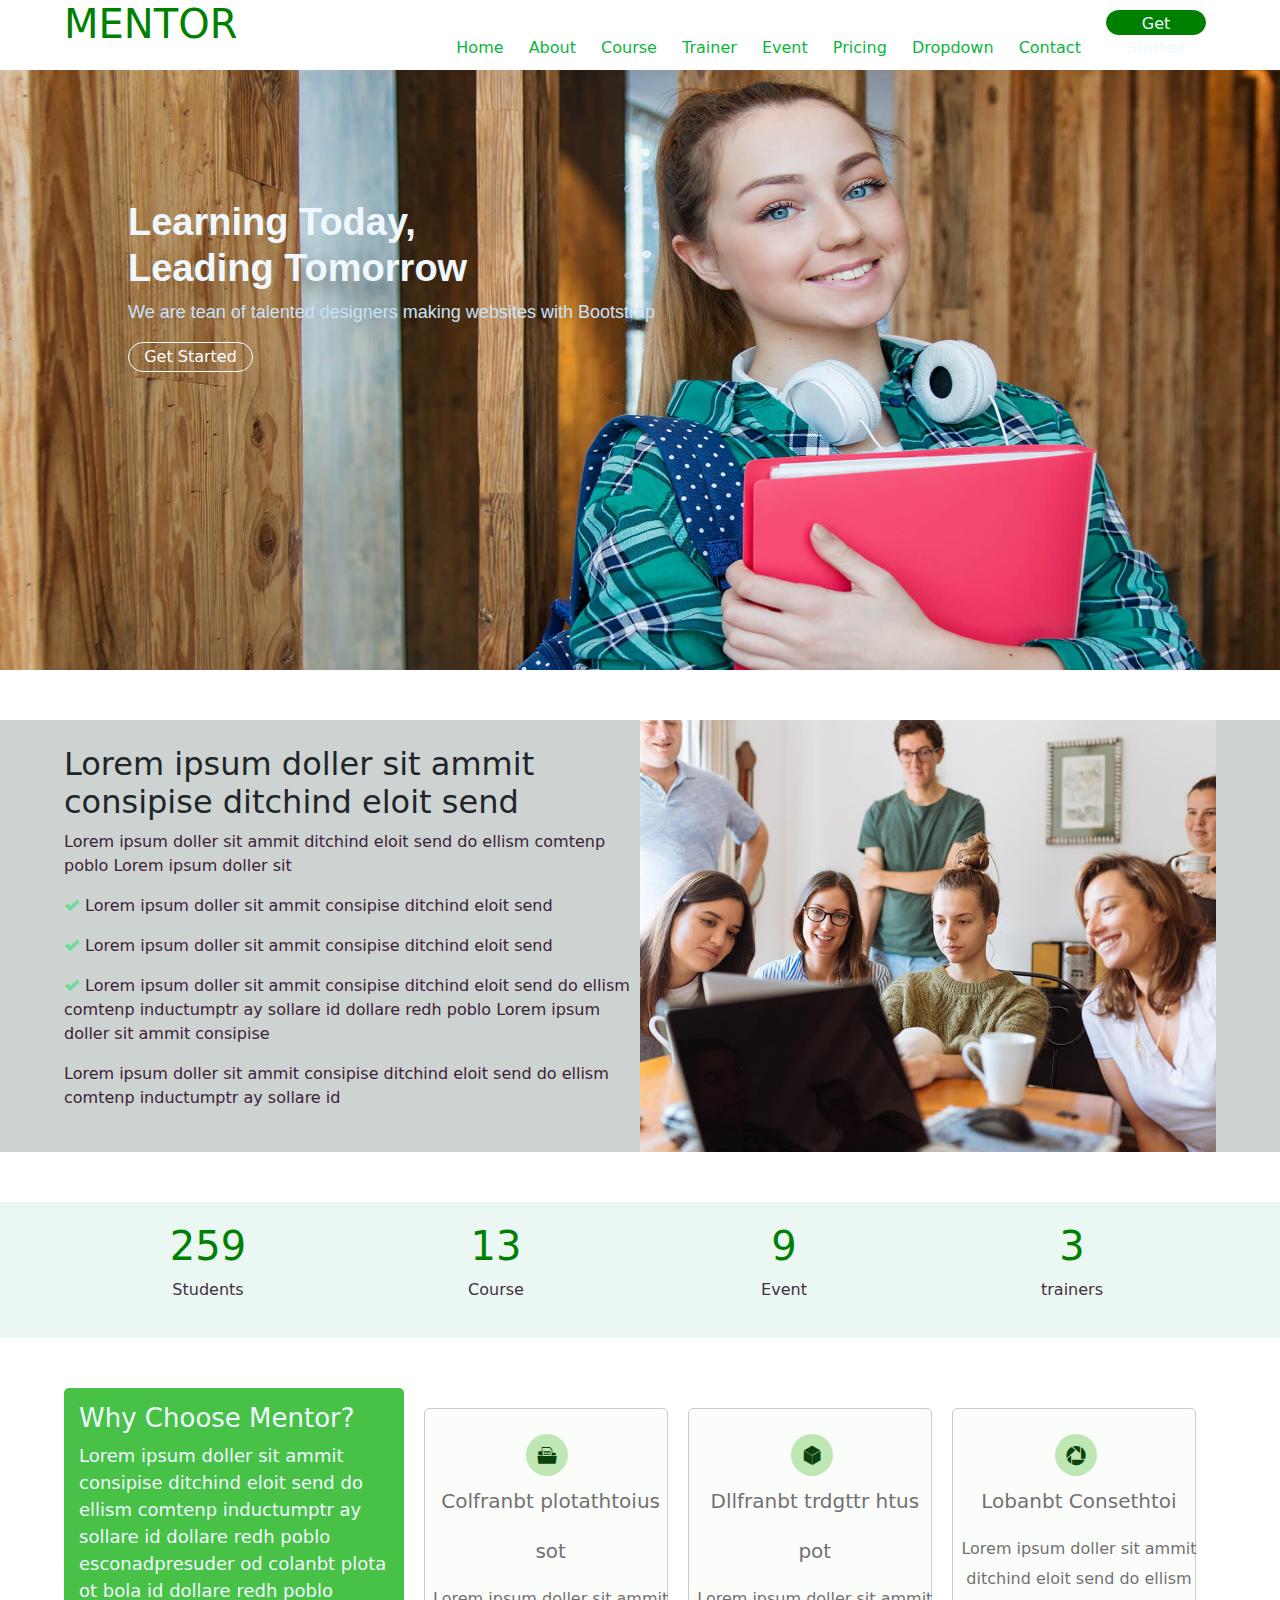
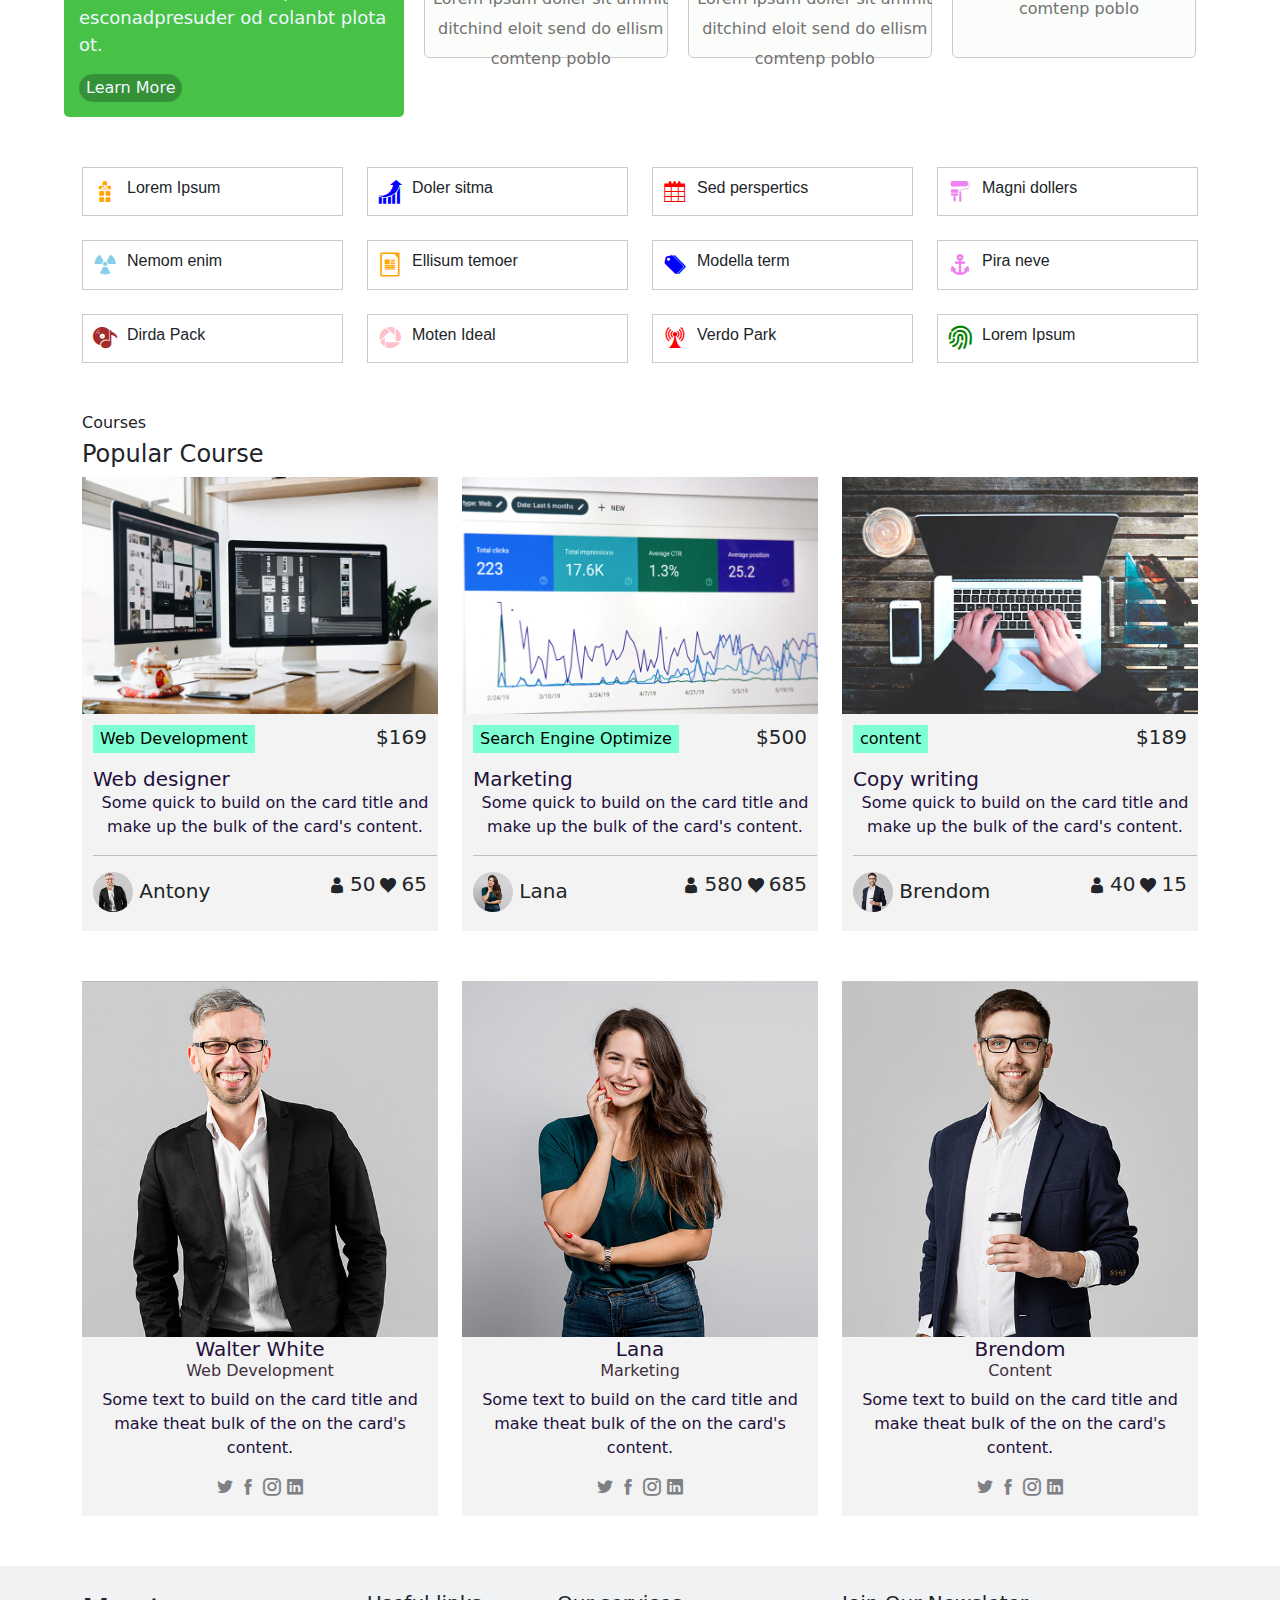
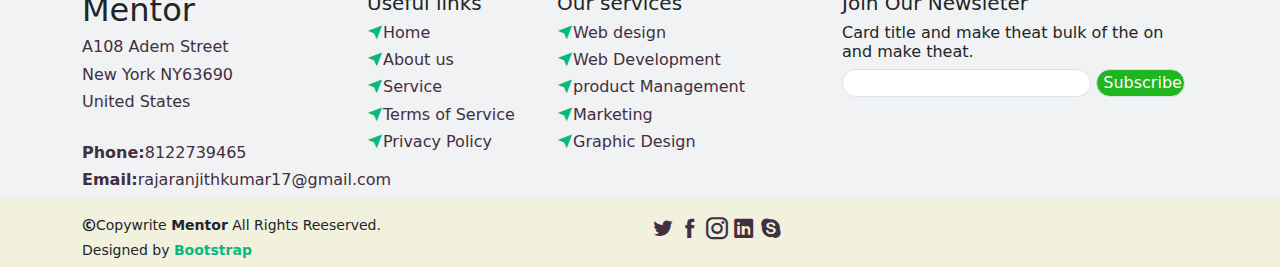
==== docs/project/index.html @ 35b65e82 "Add files via upload" ====
<!DOCTYPE html>
<html lang="en">
<head>
    <meta charset="UTF-8">
    <meta http-equiv="X-UA-Compatible" content="IE=edge">
    <meta name="viewport" content="width=device-width, initial-scale=1.0">
    <title>Document</title>
    <link rel="stylesheet" href="font/icofont.css">
    <link rel="stylesheet" href="main.css">
    <link rel="stylesheet" href="font/bootstrap.min.css">
</head>
<body>
    
    <div class="header">
       <div class="containe">
        <div class="head">
            <div class="text">
                <h1>MENTOR</h1>
            </div>
            <nav>
                <div class="navigate">
                    <a href="">Home</a>
                    <a href="">About</a>
                    <a href="">Course</a>
                    <a href="">Trainer</a>
                    <a href="">Event </a>
                    <a href="">Pricing</a>
                    <a href="">Dropdown</a>
                    <a href="">Contact</a>
                    <a href=""><button>Get Started</button></a>

                </div>
            </nav>
        </div>
       </div>
    </div>
    <div class="banner">
        <div class="flex-box">
            <div class="image"> <img src="assets/images/hero-bg.jpg" alt=""></div>
            <div class="flex-txt">
                <h3>Learning Today, <br> Leading Tomorrow</h3>
                <p>We are tean of talented designers making websites with Bootstrap</p>
                <button>Get Started</button>
            </div>
        </div>
    </div>
    <div class="about">
        <div class="containe">
            <div class="flexbox-about">
            <div class="flex-text">
                <div class="txt">
                    <h2>Lorem ipsum doller sit ammit consipise ditchind eloit send </h2>
                    <p> Lorem ipsum doller sit ammit  ditchind eloit send do ellism comtenp poblo Lorem ipsum doller sit</p>
                    <p><i style="color: rgb(101, 221, 147);" class="icofont-verification-check"></i> Lorem ipsum doller sit ammit consipise ditchind eloit send </p>
                    <p><i style="color: rgb(101, 221, 147);" class="icofont-verification-check"></i> Lorem ipsum doller sit ammit consipise ditchind eloit send </p>
                    <p><i style="color: rgb(101, 221, 147);" class="icofont-verification-check"></i> Lorem ipsum doller sit ammit consipise ditchind eloit send do ellism comtenp inductumptr ay sollare id dollare redh poblo Lorem ipsum doller sit ammit consipise </p>
                    <p>Lorem ipsum doller sit ammit consipise ditchind eloit send do ellism comtenp inductumptr ay sollare id </p>

                </div>
            </div>
            <div class="about-img">
                <div class="about-image"> <img src="assets/images/about.jpg" alt=""></div>
            </div>
        </div>
    </div>

    </div>
    <div class="counts">
       <div class="containe">
        <div class="count">
            <div class="students">
                <h1>259</h1>
                <p>Students</p>
            </div>
            <div class="students">
                <h1>13</h1>
                <p>Course</p>
            </div>
            <div class="students">
                <h1>9</h1>
                <p>Event</p>
            </div>
            <div class="students">
                <h1>3</h1>
                <p>trainers</p>
            </div>
        </div>
       </div>

    </div>
    
    <!-- mentor -->

    <div class="mentor">
        <div class="containe">
           <div class="mentor-text">
           
            <div class="flexbox1">
                <div class="flex-pad">
                <h2>Why Choose Mentor?</h2>
                <p>Lorem ipsum doller sit ammit consipise ditchind eloit send do ellism comtenp inductumptr ay sollare id dollare redh poblo esconadpresuder od colanbt plota ot bola id dollare redh poblo esconadpresuder od colanbt plota ot. </p>
                <button>Learn More</button>
            </div>
           </div>
           <div class="flexbox3">
            <div class="flexbox2">
               <div class="flexpad-1">
                <div class="icon"><i class="icofont-document-folder"></i></div>
                <h3>Colfranbt plotathtoius sot </h3>
                <p>Lorem ipsum doller sit ammit  ditchind eloit send do ellism comtenp poblo</p>
               </div>
            </div>
            <div class="flexbox2">
                <div class="flexpad-1">
                 <div class="icon"><i class="icofont-cube"></i></div>
                 <h3>Dllfranbt trdgttr htus pot </h3>
                 <p>Lorem ipsum doller sit ammit  ditchind eloit send do ellism comtenp poblo</p>
                </div>
             </div>
             <div class="flexbox2">
                <div class="flexpad-1">
                 <div class="icon"><i class="icofont-picasa"></i></div>
                 <h3>Lobanbt Consethtoi </h3>
                 <p>Lorem ipsum doller sit ammit  ditchind eloit send do ellism comtenp poblo</p>
                </div>
             </div>
            
           </div>
           
           </div>
        </div>
    </div>

    <div class="spec">
        <div class="container ">
            <div class="feature">
                <div class="row  gy-4 ">
                <div class="col-3   "> 
                    <div class="ico-box">
                        <i style="color: orange;" class="icofont-gift-box"></i>
                <h4>Lorem Ipsum</h4>
                    </div>
                </div>
                <div class=" col-3  "> 
                    <div class="ico-box">
                        <i style="color: blue;"class="icofont-chart-histogram-alt"></i>
                <h4>Doler sitma</h4>
                    </div>
                </div>
                <div class=" col-3  "> 
                    <div class="ico-box"><i style="color: red;"class="icofont-calendar"></i>
                        <h4>Sed perspertics</h4></div>
                </div>
                <div class="col-3 "> 
                    <div class="ico-box">
                        <i style="color: violet;"class="icofont-paint-brush"></i>
                <h4>Magni dollers</h4>
                    </div>
                </div>
                <div class=" col-3 "> 
                    <div class="ico-box">
                    <i style="color: skyblue;" class="icofont-radio-active"></i>
                <h4>Nemom enim</h4>
            </div>
                </div>
                <div class=" col-3 ">
                    <div class="ico-box">
                        <i style="color: orange;"class="icofont-file-document"></i>
                        <h4>Ellisum temoer</h4>
                    </div>
                </div>
                <div class=" col-3 "> 
                    <div class="ico-box">
                        <i style="color: blue;"class="icofont-tags"></i>
                        <h4>Modella term</h4>
                    </div>
                
                </div>
                <div class=" col-3 "> 
                    <div class="ico-box">
                        <i style="color: violet;" class="icofont-anchor"></i>
                <h4>Pira neve</h4>
                    </div>
                </div>
                <div class=" col-3 "> 
                    <div class="ico-box">
                        <i style="color: brown;"class="icofont-music-disk"></i>
                <h4>Dirda Pack</h4>
                    </div>
                </div>
                <div class=" col-3 "> 
                    <div class="ico-box">
                        <i style="color: pink;"class="icofont-picasa"></i>
                <h4>Moten Ideal</h4>
                    </div>
                </div>
                <div class=" col-3 "> 
                    <div class="ico-box">
                        <i style="color: red;" class="icofont-network-tower"></i>
                <h4>Verdo Park</h4>
                    </div>
                </div>
                <div class=" col-3 "> 
                    <div class="ico-box">
                        <i style="color: green;"class="icofont-finger-print"></i>
                <h4>Lorem Ipsum</h4>
            </div>
                    </div>
                

            </div>
        </div>
        </div>
    </div>

    <!-- course -->
    <div class="popular">
        
        <div class="container">
            <h6>Courses</h6>
            <h1 style="font-size: 24px; ">Popular Course</h1>
            <div class="row rr">
                <div class="col-4 " >
                    <img src="assets/images/course-1.jpg" class="card-img-top" alt="">
                    <div class="red">
                        <div class="pop-dev">
                            <div class="popweb">
                                <button>Web Development</button>
                            </div>
                            <div class="poprs">
                                <h5>$169</h3>
                            </div>
                        </div>
                        <div class="card-body  crd-body">
                          <h5 class="card-title">Web designer</h5>
                          <p class="card-text">Some quick  to build on the card title and make up the bulk of the card's content.</p>
                          <hr>
                          
                        </div>
                        <div class="pop-icon">
                            <div class="profile">
                                <h5> <img src="assets/images/trainers/trainer-1.jpg" alt=""> Antony</h3>
                            </div>
                            <div class="profile-ico">
                                <i class="icofont-user"></i> 
                                <h5>50</h5>
                                <i class="icofont-heart-alt"></i>
                                <h5>65</h5>
    
                            </div>
                        </div>
                      </div>
                    </div>
                    <div class="col-4 " >
                        <img src="assets/images/course-2.jpg" class="card-img-top" alt="">
                        <div class="red">
                            <div class="pop-dev">
                                <div class="popweb">
                                    <button>Search Engine Optimize</button>
                                </div>
                                <div class="poprs">
                                    <h5>$500</h3>
                                </div>
                            </div>
                            <div class="card-body  crd-body">
                              <h5 class="card-title">Marketing</h5>
                              <p class="card-text">Some quick  to build on the card title and make up the bulk of the card's content.</p>
                              <hr>
                              
                            </div>
                            <div class="pop-icon">
                                <div class="profile">
                                    <h5> <img src="assets/images/trainers/trainer-2.jpg" alt=""> Lana</h3>
                                </div>
                                <div class="profile-ico">
                                    <i class="icofont-user"></i> 
                                    <h5>580</h5>
                                    <i class="icofont-heart-alt"></i>
                                    <h5>685</h5>
        
                                </div>
                            </div>
                          </div>
                        </div>
                        <div class="col-4 " >
                            <img src="assets/images/course-3.jpg" class="card-img-top" alt="">
                            <div class="red">
                                <div class="pop-dev">
                                    <div class="popweb">
                                        <button>content</button>
                                    </div>
                                    <div class="poprs">
                                        <h5>$189</h3>
                                    </div>
                                </div>
                                <div class="card-body  crd-body">
                                  <h5 class="card-title">Copy writing</h5>
                                  <p class="card-text">Some quick  to build on the card title and make up the bulk of the card's content.</p>
                                  <hr>
                                  
                                </div>
                                <div class="pop-icon">
                                    <div class="profile">
                                        <h5> <img src="assets/images/trainers/trainer-3.jpg" alt=""> Brendom</h3>
                                    </div>
                                    <div class="profile-ico">
                                        <i class="icofont-user"></i> 
                                        <h5>40</h5>
                                        <i class="icofont-heart-alt"></i>
                                        <h5>15</h5>
            
                                    </div>
                                </div>
                              </div>
                            </div>
                         
                     
                 
                  
                  
            </div>
        </div>
    </div>
    <!-- trainer -->
  
    <div class="trainer">
        <div class="container">
            <div class="row">
                <div class=" col-4" >
                    <img src="assets/images/trainers/trainer-1.jpg" class="card-img-top" alt="">
                    <div class="card-body cart-body">
                      <h5 class="card-title">Walter White</h5>
                      <h6>Web Development</h6>
                      <p class="card-text">Some text to build on the card title and make  theat bulk of the on the card's content.</p>
                      <div class="trainer-icon">
                        <i class="icofont-twitter"></i>
                        <i class="icofont-facebook"></i>
                        <i class="icofont-instagram"></i>
                        <i class="icofont-linkedin"></i>

                      </div>
                     
                    </div>
                  </div>
                  <div class=" col-4" >
                    <img src="assets/images/trainers/trainer-2.jpg" class="card-img-top" alt="">
                    <div class="card-body cart-body">
                      <h5 class="card-title">Lana</h5>
                      <h6>Marketing</h6>
                      <p class="card-text">Some text to build on the card title and make  theat bulk of the on the card's content.</p>
                      <div class="trainer-icon">
                        <i class="icofont-twitter"></i>
                        <i class="icofont-facebook"></i>
                        <i class="icofont-instagram"></i>
                        <i class="icofont-linkedin"></i>

                      </div>
                     
                    </div>
                  </div>
                  <div class=" col-4 " >
                    <img src="assets/images/trainers/trainer-3.jpg" class="card-img-top" alt="">
                    <div class="card-body cart-body">
                      <h5 class="card-title">Brendom</h5>
                      <h6>Content</h6>
                      <p class="card-text">Some text to build on the card title and make  theat bulk of the on the card's content.</p>
                      <div class="trainer-icon">
                        <i class="icofont-twitter"></i>
                        <i class="icofont-facebook"></i>
                        <i class="icofont-instagram"></i>
                        <i class="icofont-linkedin"></i>

                      </div>
                     
                    </div>
                  </div>
                  
                
            </div>
        </div>
    </div>
    <div class="footer foot">
        <div class="container">
            <div class="row">
                <div class="col-3 mentor">
                    <h2>Mentor</h2>
                    <h6>A108 Adem Street</h6>
                    <h6>New York NY63690</h6>
                    <h6>United States</h6>
                    <br>
                    <h6><strong>Phone:</strong>8122739465</h6>
                    <h6><strong>Email:</strong>rajaranjithkumar17@gmail.com</h6>
                </div>
                <div class="col-2 links">
                    <h5>Useful links</h5>
                    <a href=""> <h6><i class="icofont-location-arrow"></i>Home</h6></a>
                    <a href=""> <h6><i class="icofont-location-arrow"></i>About us</h6></a>
                    <a href=""> <h6><i class="icofont-location-arrow"></i>Service</h6></a>
                    <a href=""> <h6><i class="icofont-location-arrow"></i>Terms of Service</h6></a>
                    <a href=""> <h6><i class="icofont-location-arrow"></i>Privacy Policy</h6></a>
                </div>
                <div class="col-3 links"><h5>Our services</h5>
                    <a href=""> <h6><i class="icofont-location-arrow"></i>Web design</h6></a>
                    <a href=""> <h6><i class="icofont-location-arrow"></i>Web Development</h6></a>
                    <a href=""> <h6><i class="icofont-location-arrow"></i>product Management</h6></a>
                    <a href=""> <h6><i class="icofont-location-arrow"></i>Marketing</h6></a>
                    <a href=""> <h6><i class="icofont-location-arrow"></i>Graphic Design</h6></a>
                </div>
                <div class="col-4 join">
                    <h5>Join Our Newsleter</h5>
                    <h6>Card title and make theat bulk of the on and make theat.</h6>
                    <input type="text"> <button>Subscribe</button>
                </div>
            </div>
        </div>
    </div>
    <div class="legal">
        <div class="container">
            <div class="row">
                <div class="col-6">
                   <h6> <i class="icofont-copyright"></i>Copywrite <strong>Mentor</strong> All Rights Reeserved. </h6>
                   <h6>Designed by <strong style="color: rgb(8, 185, 126);">Bootstrap</strong></h6>
                </div>
                <div class="col-6 leagel">
                    <i class="icofont-twitter"></i>
                    <i class="icofont-facebook"></i>
                    <i class="icofont-instagram"></i>
                    <i class="icofont-linkedin"></i>
                    <i class="icofont-skype"></i>
                </div>
            </div>
        </div>
    </div>
    
    <script src="font/bootstrap.bundle.min.js"></script>
</body>
</html>
---- docs/project/main.css ----
.head{
    width: 100%;
    height: auto;
    display: flex;
    justify-content: space-between;
}
.text h1{
    /* padding: 10px 10px; */
    color: green;   
}
.navigate a{
    display: inline-block;
    text-decoration: none;
    padding: 10px 10px;
    color: rgb(10, 182, 62);
    
}
.navigate button{
    width: 100px;
    height: 25px;
    background-color: green;
    color: aliceblue;
    border-radius: 25px;
    border: 1px solid green;
}
.navigate button:hover{
    color: rgb(184, 184, 184);
    background-color: rgb(40, 56, 45);
}
.navigate a:hover{
    color: rgb(40, 56, 45);   
}


/* banner */
.flex-box{
    width: 100%;
    height: auto;
    display: flex;

}
.flex-txt button:hover{
    border: solid 1px rgb(40, 56, 45) ;
}
.image{
    width: 100%;
    height: auto;
    position: relative;
}

.image img{
    width: 100%;
    height: 600px;
   
}
.flex-txt{
    position: absolute;
    top: 200px;
    left: 10%;
   
   
  
}
.flex-txt h3{
    font-size: 38px;
    font-weight: 900;
    color: aliceblue;
    font-family: 'Lucida Sans', 'Lucida Sans Regular', 'Lucida Grande', 'Lucida Sans Unicode', Geneva, Verdana, sans-serif;
   
}
.flex-txt p{
    font-size: 18px;
    color: rgb(201, 226, 248);
    font-family: 'Lucida Sans', 'Lucida Sans Regular', 'Lucida Grande', 'Lucida Sans Unicode', Geneva, Verdana, sans-serif;
   


}
.flex-txt button{
    width: 125px;
    height: 30px;
    color: white;
    /* background-color: green; */
    background-color:transparent;
    border-radius: 25px;
    border: 1px solid white; 
 
}

/* about */
.containe{
    width: 90%;
    height: auto;
    margin: 0 auto;
}
.flexbox-about{
    width: 100%;
    height: auto;
    display: flex;
}
.flex-text ,.about-img{
    width: 50%;
    height: auto;
    display: flex;
    

}
.about{
    margin-top: 50px;
    background-color: rgb(205, 211, 209);
}
.txt p{
    text-align: left;
    color: rgb(61, 33, 56);
}
.txt{
    margin-top: 25px;
}
.about-img img{
    width: 100%;
    height: auto;
}
/* counts */
.counts{
    background-color: rgb(234, 247, 242);
    /* padding-left: 10%; */
    margin-top: 50px;
    padding-top: 20px;
    
    padding-bottom: 20px;
}
.count
{
    width: 100%;
    height: auto;
    justify-content: space-around;
    display: flex;
    
}
.students{
    width: 25%;
    height: auto;
}
.students h1{
    color: green;
    text-align: center;
}
.students p{
    text-align: center;
}
/* mentor */
.mentor{
    margin-top: 50px;
}
.mentor-text{
    width: 100%;
    height: auto;
    display: flex;
}
.flexbox1{
    width: 30%;
    height: auto;
    background-color: rgb(71, 194, 71);
    display: flex;
    border-radius: 5px;
}
.flex-pad p{
    text-align: left;
}

.flex-pad{
    width: 100%;
    height: auto;
    padding: 15px 15px;
}
.flexbox1 h2{
    color: aliceblue;
    font-size: 26px;

}
.flexbox1 p{
    color: aliceblue;
    font-size: 18px;
    
}
.flexbox1 button{
    color: aliceblue;
    font-size: 16px;
    background-color: rgba(0,0,0,0.25);
    border-radius: 25px;
    border: 1px solid  rgba(92, 138, 102, 0.25);
    align-items: center;
    text-align: center;
    
}
.flexbox3{
    width: 70%;
    height: auto;
    display: flex;
    margin: 10px;
}
.flexbox2{
    width: 60%;
    height: 250px;
    border: 1px solid rgb(206, 201, 201);
    margin: 10px;
    border-radius: 5px;
    background-color: rgb(250, 253, 250);
    
}
.flexbox2 h3 {
    text-align: center;
    font-size: 20px;
    color: rgb(114, 113, 113);
    line-height: 50px;

}
.flexbox2 p {
    text-align: center;
    font-size: 16px;
    color: rgb(114, 113, 113);
    line-height: 30px;

}
.flexpad-1{
    width: 100%;
    height: auto;
    margin: 5px;
    
}
.flexpad-1 i{
    /* width: 100px;
    height: 100px; */
    border-radius: 50%;
    background-color: rgb(190, 231, 180);
    font-size: 22px;
    color: rgb(11, 66, 11);
    padding: 10px;
    justify-content: center;
    align-items: center;
    margin: 0 40%;

}
.spec{
    margin-top: 50px;
}
.icon{
    
    margin-top: 25px;
}
.icons h4{
    display: inline-block;
}
.ico-box{
    display: flex;
    border: 1px solid rgb(206, 201, 201);
    box-shadow: 1px 1px solid rgb(206, 201, 201);
    padding: 10px;
    align-items: center;

    
   

}
.ico-box i{
    
    font-size: 24px;
    padding-right: 10px;
   
}
.ico-box h4{
    align-items: center;
    /* padding-top: 4px; */
    font-size: 16px;
    font-family: 'Lucida Sans', 'Lucida Sans Regular', 'Lucida Grande', 'Lucida Sans Unicode', Geneva, Verdana, sans-serif;
   
}

.popular
{
    margin-top: 50px;
}
.red{
    border: 1px solid rgb(243, 243, 243);;
    background-color: rgb(243, 243, 243);;
}
.pop-dev ,.pop-icon {
    display: flex;
    justify-content: space-between;
    
}
.pop-icon{
    margin: 10px;
}
.pop-dev{
    margin: 10px 10px;
}
.popweb button{
background-color: aquamarine;
border: 1px solid aquamarine ;

}
.card-body{
    margin-left: 10px;
}
.card-title, .card-text{
    text-align: left;
    color: rgb(34, 15, 59);
}
.card1{
    border-radius: 0px;
    border: 1px solid rgb(243, 243, 243);;
}
.trainer{
    margin-top: 50px;
}

.pop-icon h5 ,i{
    display: inline-block;
}
.profile img{
    width: 40px;
    height: 40px;
    border-radius: 100%;
}

.trainer-icon i{
    display: inline-block;
    text-decoration: none;
    font-size: 18px;
    color: rgb(127, 128, 133);
    text-align: center;

}
.cart-body{
    border: 1px solid rgb(243, 243, 243);;  
    border-top: 0px;
    margin-left: 0px;
    background-color: rgb(243, 243, 243);
}
.cart-body h5{
    text-align: center;
    font-family: system-ui, -apple-system, BlinkMacSystemFont, 'Segoe UI', Roboto, Oxygen, Ubuntu, Cantarell, 'Open Sans', 'Helvetica Neue', sans-serif;
    
}
.cart-body h6,p{
    text-align: center;
    font-family: system-ui, -apple-system, BlinkMacSystemFont, 'Segoe UI', Roboto, Oxygen, Ubuntu, Cantarell, 'Open Sans', 'Helvetica Neue', sans-serif;
    color: rgb(66, 47, 63);
}
.card-text{
    text-align: center;
}
.trainer-icon{
    margin-bottom: 15px;
    text-align: center;
}
.trainer-icon i:hover{
    
  color: rgb(111, 142, 228);
}
.footer
{
    margin-top: 50px;
    background-color: rgb(241, 242, 243);
    padding-top: 25px;
}
.mentor h6{
    color: rgb(66, 47, 63);
}
.links a{
text-decoration: none;
color: rgb(66, 47, 63);

}

.links i{
    color: rgb(8, 185, 126);
}
.join input{
    width: 70%;
    border-radius: 20px;
    border: 1px solid rgb(218, 226, 233);
}
.join button{
    width: 25%;
    border-radius: 20px;
    border: 1px solid rgb(218, 226, 233);
    background-color:rgb(32, 182, 32) ;
    color: white;
    
}
.legal h6{
    font-size: 14px;
}

.row{
    display: flex ;
    justify-content: space-between;

}
.legal{
    padding-top: 20px;
    background-color: rgb(241, 241, 222);
    
}
.leagel i{
    font-size: 22px;
    color: rgb(66, 47, 63);
}
.leagel i:hover{
    color: blue;
}
.join button:hover{
    color:rgb(218, 226, 233);
}
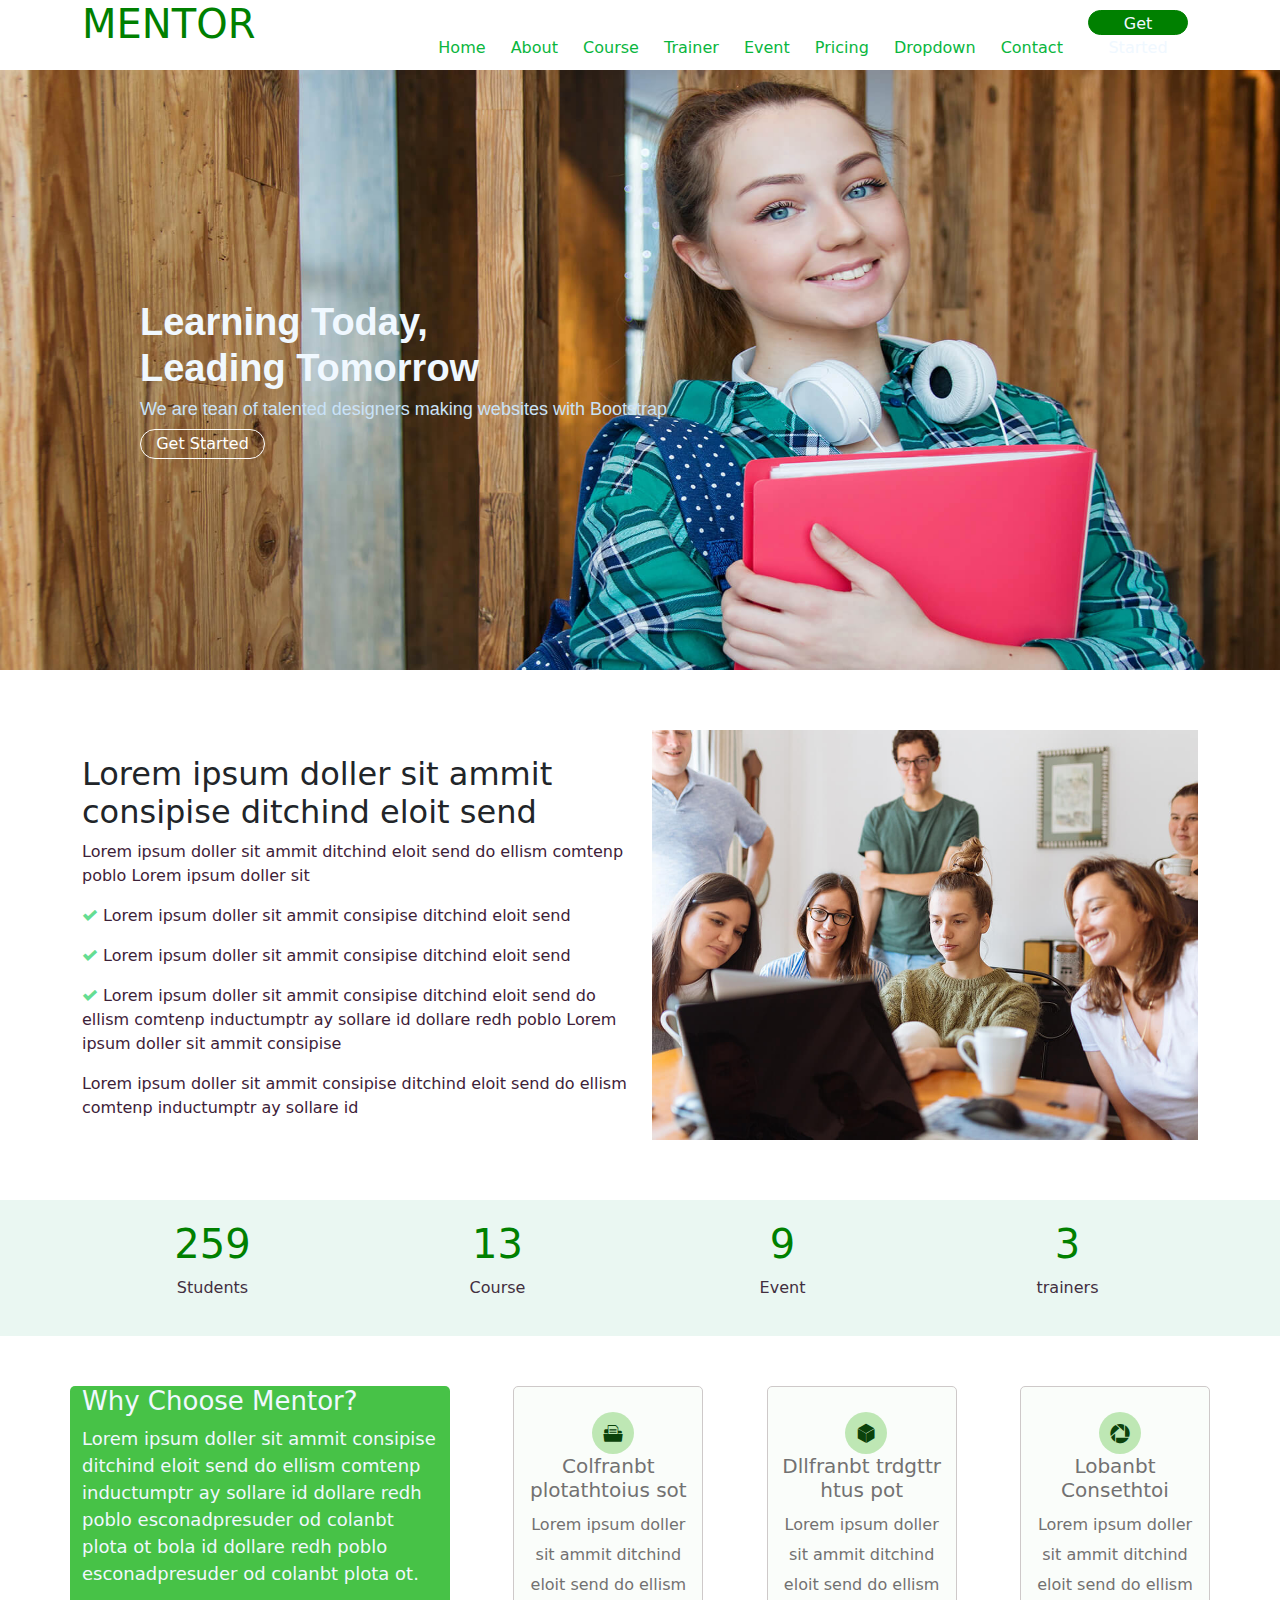
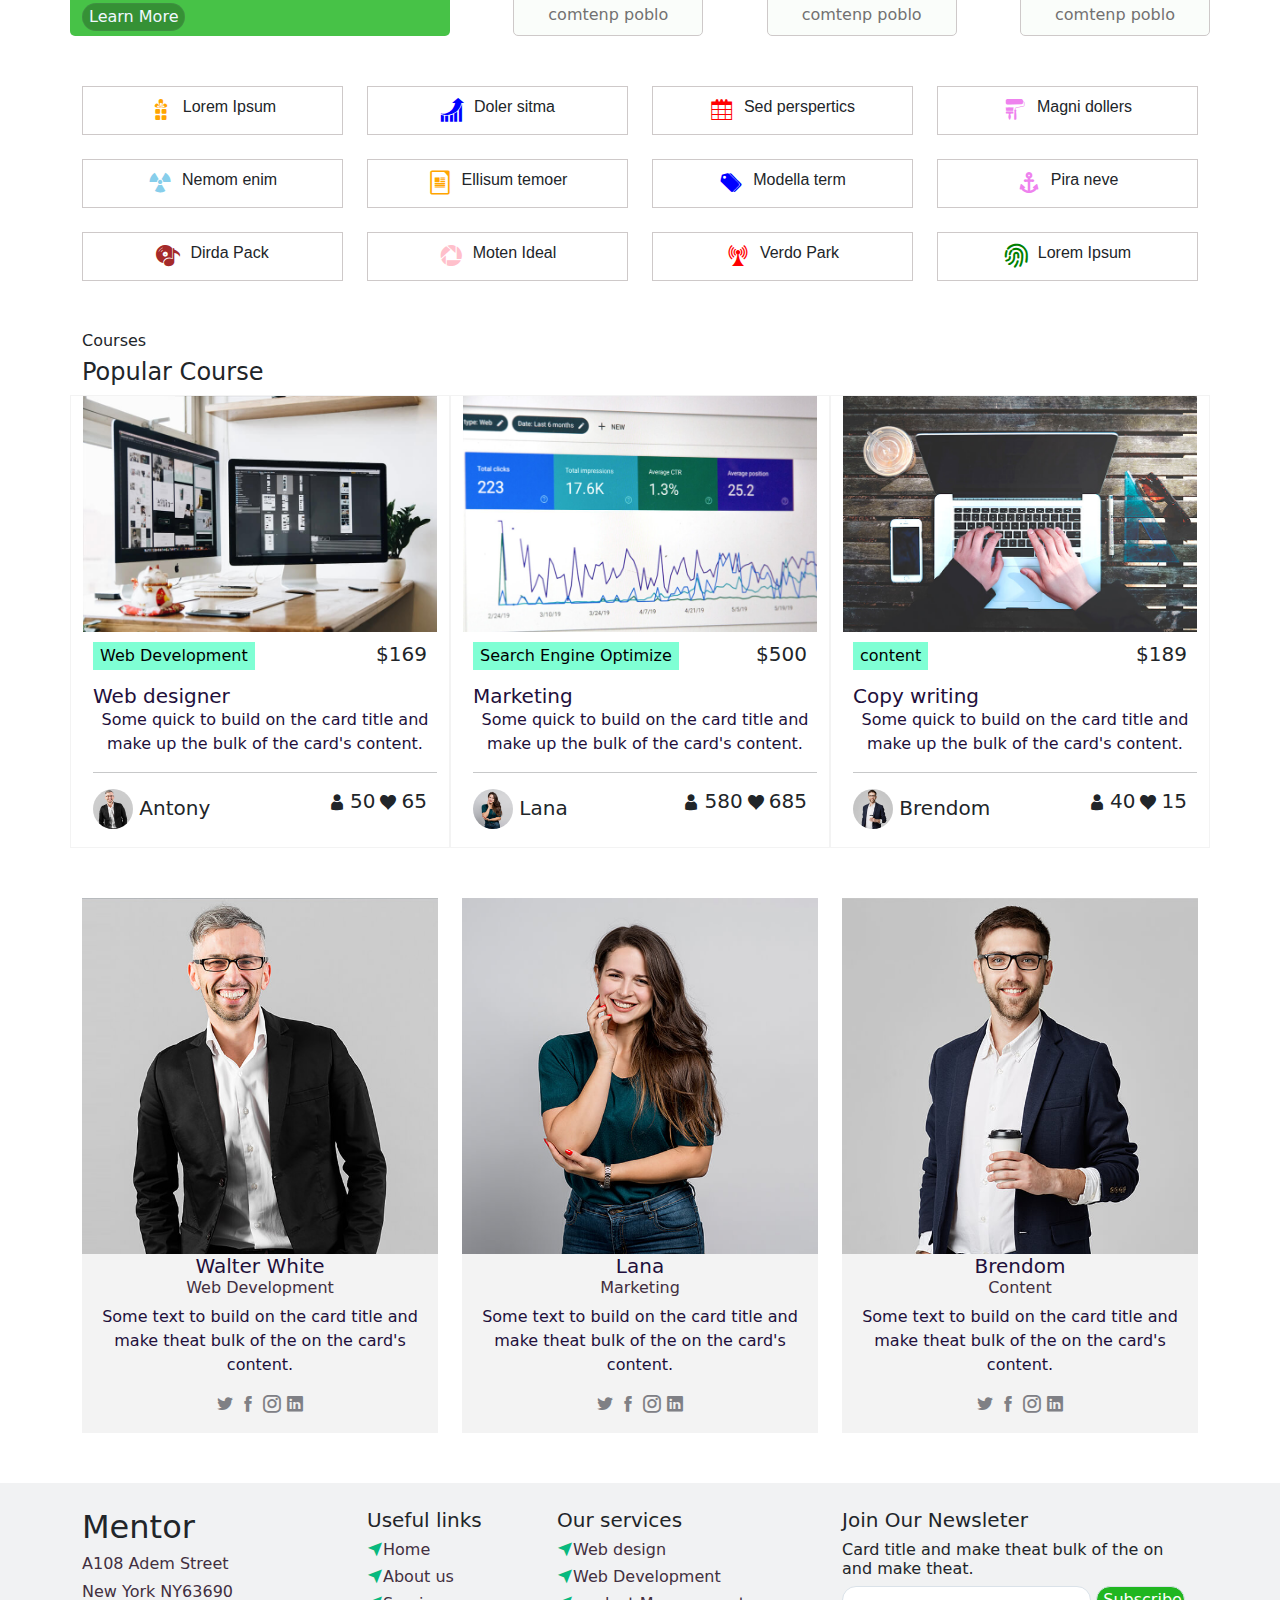
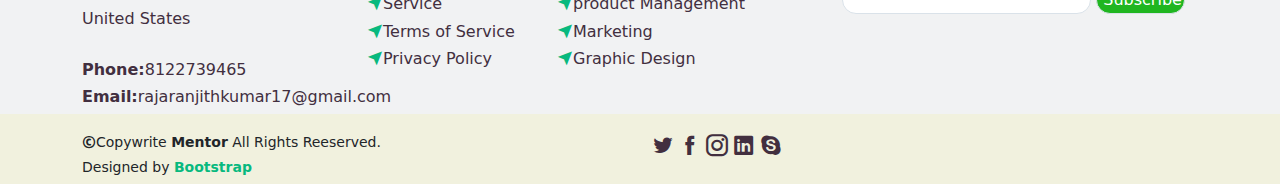
==== commit ea3a38f2: "commit" ====
--- a/docs/project/index.html
+++ b/docs/project/index.html
@@ -3,7 +3,7 @@
 <head>
     <meta charset="UTF-8">
     <meta http-equiv="X-UA-Compatible" content="IE=edge">
-    <meta name="viewport" content="width=device-width, initial-scale=1.0">
+    <meta name="viewport" content="width=device-width", initial-scale="1.0">
     <title>Document</title>
     <link rel="stylesheet" href="font/icofont.css">
     <link rel="stylesheet" href="main.css">
@@ -12,7 +12,7 @@
 <body>
     
     <div class="header">
-       <div class="containe">
+       <div class="container">
         <div class="head">
             <div class="text">
                 <h1>MENTOR</h1>
@@ -35,89 +35,94 @@
        </div>
     </div>
     <div class="banner">
-        <div class="flex-box">
+        <div class=" row flex-box">
             <div class="image"> <img src="assets/images/hero-bg.jpg" alt=""></div>
             <div class="flex-txt">
                 <h3>Learning Today, <br> Leading Tomorrow</h3>
-                <p>We are tean of talented designers making websites with Bootstrap</p>
+                <h6>We are tean of talented designers making websites with Bootstrap</h6>
                 <button>Get Started</button>
             </div>
         </div>
     </div>
     <div class="about">
-        <div class="containe">
-            <div class="flexbox-about">
-            <div class="flex-text">
-                <div class="txt">
-                    <h2>Lorem ipsum doller sit ammit consipise ditchind eloit send </h2>
-                    <p> Lorem ipsum doller sit ammit  ditchind eloit send do ellism comtenp poblo Lorem ipsum doller sit</p>
-                    <p><i style="color: rgb(101, 221, 147);" class="icofont-verification-check"></i> Lorem ipsum doller sit ammit consipise ditchind eloit send </p>
-                    <p><i style="color: rgb(101, 221, 147);" class="icofont-verification-check"></i> Lorem ipsum doller sit ammit consipise ditchind eloit send </p>
-                    <p><i style="color: rgb(101, 221, 147);" class="icofont-verification-check"></i> Lorem ipsum doller sit ammit consipise ditchind eloit send do ellism comtenp inductumptr ay sollare id dollare redh poblo Lorem ipsum doller sit ammit consipise </p>
-                    <p>Lorem ipsum doller sit ammit consipise ditchind eloit send do ellism comtenp inductumptr ay sollare id </p>
-
-                </div>
-            </div>
-            <div class="about-img">
-                <div class="about-image"> <img src="assets/images/about.jpg" alt=""></div>
-            </div>
+        <div class="container">
+         <div class="row">
+            
+                <div class=" col-xl-6 flex-text">
+                    <div class="txt">
+                        <h2>Lorem ipsum doller sit ammit consipise ditchind eloit send </h2>
+                        <p> Lorem ipsum doller sit ammit  ditchind eloit send do ellism comtenp poblo Lorem ipsum doller sit</p>
+                        <p><i style="color: rgb(101, 221, 147);" class="icofont-verification-check"></i> Lorem ipsum doller sit ammit consipise ditchind eloit send </p>
+                        <p><i style="color: rgb(101, 221, 147);" class="icofont-verification-check"></i> Lorem ipsum doller sit ammit consipise ditchind eloit send </p>
+                        <p><i style="color: rgb(101, 221, 147);" class="icofont-verification-check"></i> Lorem ipsum doller sit ammit consipise ditchind eloit send do ellism comtenp inductumptr ay sollare id dollare redh poblo Lorem ipsum doller sit ammit consipise </p>
+                        <p>Lorem ipsum doller sit ammit consipise ditchind eloit send do ellism comtenp inductumptr ay sollare id </p>
+    
+                    </div>
+                </div>
+                <div class="col-xl-6  about-img">
+                    <div class="about-image"> <img src="assets/images/about.jpg" alt=""></div>
+                </div>
+         
         </div>
     </div>
 
     </div>
     <div class="counts">
-       <div class="containe">
-        <div class="count">
-            <div class="students">
+       <div class="container">
+       <div class="row">
+        
+            <div class=" col-xl-3 students">
                 <h1>259</h1>
                 <p>Students</p>
             </div>
-            <div class="students">
+            <div class="col-xl-3 students">
                 <h1>13</h1>
                 <p>Course</p>
             </div>
-            <div class="students">
+            <div class="col-xl-3 students">
                 <h1>9</h1>
                 <p>Event</p>
             </div>
-            <div class="students">
+            <div class="col-xl-3 students">
                 <h1>3</h1>
                 <p>trainers</p>
             </div>
-        </div>
+        
        </div>
+       </div>
 
     </div>
     
     <!-- mentor -->
 
     <div class="mentor">
-        <div class="containe">
-           <div class="mentor-text">
-           
-            <div class="flexbox1">
+        <div class="container">
+          
+           <div class="row">
+            
+            <div class=" col-xl-4 flexbox1">
                 <div class="flex-pad">
                 <h2>Why Choose Mentor?</h2>
                 <p>Lorem ipsum doller sit ammit consipise ditchind eloit send do ellism comtenp inductumptr ay sollare id dollare redh poblo esconadpresuder od colanbt plota ot bola id dollare redh poblo esconadpresuder od colanbt plota ot. </p>
                 <button>Learn More</button>
             </div>
            </div>
-           <div class="flexbox3">
-            <div class="flexbox2">
+           
+            <div class="col-xl-2 flexbox2">
                <div class="flexpad-1">
                 <div class="icon"><i class="icofont-document-folder"></i></div>
                 <h3>Colfranbt plotathtoius sot </h3>
                 <p>Lorem ipsum doller sit ammit  ditchind eloit send do ellism comtenp poblo</p>
                </div>
             </div>
-            <div class="flexbox2">
+            <div class="col-xl-2 flexbox2">
                 <div class="flexpad-1">
                  <div class="icon"><i class="icofont-cube"></i></div>
                  <h3>Dllfranbt trdgttr htus pot </h3>
                  <p>Lorem ipsum doller sit ammit  ditchind eloit send do ellism comtenp poblo</p>
                 </div>
              </div>
-             <div class="flexbox2">
+             <div class="col-xl-2 flexbox2">
                 <div class="flexpad-1">
                  <div class="icon"><i class="icofont-picasa"></i></div>
                  <h3>Lobanbt Consethtoi </h3>
@@ -125,91 +130,94 @@
                 </div>
              </div>
             
+           
            </div>
            
-           </div>
+           
         </div>
     </div>
 
     <div class="spec">
         <div class="container ">
-            <div class="feature">
+          
                 <div class="row  gy-4 ">
-                <div class="col-3   "> 
-                    <div class="ico-box">
-                        <i style="color: orange;" class="icofont-gift-box"></i>
-                <h4>Lorem Ipsum</h4>
-                    </div>
-                </div>
-                <div class=" col-3  "> 
-                    <div class="ico-box">
-                        <i style="color: blue;"class="icofont-chart-histogram-alt"></i>
-                <h4>Doler sitma</h4>
-                    </div>
-                </div>
-                <div class=" col-3  "> 
-                    <div class="ico-box"><i style="color: red;"class="icofont-calendar"></i>
-                        <h4>Sed perspertics</h4></div>
-                </div>
-                <div class="col-3 "> 
-                    <div class="ico-box">
-                        <i style="color: violet;"class="icofont-paint-brush"></i>
-                <h4>Magni dollers</h4>
-                    </div>
-                </div>
-                <div class=" col-3 "> 
-                    <div class="ico-box">
-                    <i style="color: skyblue;" class="icofont-radio-active"></i>
-                <h4>Nemom enim</h4>
-            </div>
-                </div>
-                <div class=" col-3 ">
-                    <div class="ico-box">
-                        <i style="color: orange;"class="icofont-file-document"></i>
-                        <h4>Ellisum temoer</h4>
-                    </div>
-                </div>
-                <div class=" col-3 "> 
-                    <div class="ico-box">
-                        <i style="color: blue;"class="icofont-tags"></i>
-                        <h4>Modella term</h4>
-                    </div>
                 
-                </div>
-                <div class=" col-3 "> 
-                    <div class="ico-box">
-                        <i style="color: violet;" class="icofont-anchor"></i>
-                <h4>Pira neve</h4>
-                    </div>
-                </div>
-                <div class=" col-3 "> 
-                    <div class="ico-box">
-                        <i style="color: brown;"class="icofont-music-disk"></i>
-                <h4>Dirda Pack</h4>
-                    </div>
-                </div>
-                <div class=" col-3 "> 
-                    <div class="ico-box">
-                        <i style="color: pink;"class="icofont-picasa"></i>
-                <h4>Moten Ideal</h4>
-                    </div>
-                </div>
-                <div class=" col-3 "> 
-                    <div class="ico-box">
-                        <i style="color: red;" class="icofont-network-tower"></i>
-                <h4>Verdo Park</h4>
-                    </div>
-                </div>
-                <div class=" col-3 "> 
-                    <div class="ico-box">
-                        <i style="color: green;"class="icofont-finger-print"></i>
-                <h4>Lorem Ipsum</h4>
-            </div>
-                    </div>
-                
-
-            </div>
-        </div>
+                    <div class="col-xl-3   "> 
+                        <div class="ico-box">
+                            <i style="color: orange;" class="icofont-gift-box"></i>
+                    <h4>Lorem Ipsum</h4>
+                        </div>
+                    </div>
+                    <div class=" col-xl-3  "> 
+                        <div class="ico-box">
+                            <i style="color: blue;"class="icofont-chart-histogram-alt"></i>
+                    <h4>Doler sitma</h4>
+                        </div>
+                    </div>
+                    <div class=" col-xl-3  "> 
+                        <div class="ico-box"><i style="color: red;"class="icofont-calendar"></i>
+                            <h4>Sed perspertics</h4></div>
+                    </div>
+                    <div class="col-xl-3 "> 
+                        <div class="ico-box">
+                            <i style="color: violet;"class="icofont-paint-brush"></i>
+                    <h4>Magni dollers</h4>
+                        </div>
+                    </div>
+                    <div class=" col-xl-3 "> 
+                        <div class="ico-box">
+                        <i style="color: skyblue;" class="icofont-radio-active"></i>
+                    <h4>Nemom enim</h4>
+                </div>
+                    </div>
+                    <div class=" col-xl-3 ">
+                        <div class="ico-box">
+                            <i style="color: orange;"class="icofont-file-document"></i>
+                            <h4>Ellisum temoer</h4>
+                        </div>
+                    </div>
+                    <div class=" col-xl-3 "> 
+                        <div class="ico-box">
+                            <i style="color: blue;"class="icofont-tags"></i>
+                            <h4>Modella term</h4>
+                        </div>
+                    
+                    </div>
+                    <div class=" col-xl-3 "> 
+                        <div class="ico-box">
+                            <i style="color: violet;" class="icofont-anchor"></i>
+                    <h4>Pira neve</h4>
+                        </div>
+                    </div>
+                    <div class=" col-xl-3 "> 
+                        <div class="ico-box">
+                            <i style="color: brown;"class="icofont-music-disk"></i>
+                    <h4>Dirda Pack</h4>
+                        </div>
+                    </div>
+                    <div class=" col-xl-3 "> 
+                        <div class="ico-box">
+                            <i style="color: pink;"class="icofont-picasa"></i>
+                    <h4>Moten Ideal</h4>
+                        </div>
+                    </div>
+                    <div class=" col-xl-3 "> 
+                        <div class="ico-box">
+                            <i style="color: red;" class="icofont-network-tower"></i>
+                    <h4>Verdo Park</h4>
+                        </div>
+                    </div>
+                    <div class=" col-xl-3 "> 
+                        <div class="ico-box">
+                            <i style="color: green;"class="icofont-finger-print"></i>
+                    <h4>Lorem Ipsum</h4>
+                </div>
+                        </div>
+                    
+    
+            
+            </div>
+        
         </div>
     </div>
 
@@ -219,10 +227,10 @@
         <div class="container">
             <h6>Courses</h6>
             <h1 style="font-size: 24px; ">Popular Course</h1>
-            <div class="row rr">
-                <div class="col-4 " >
+            <div class="row ">
+                <div class="col-xl-4 crd-body " >
                     <img src="assets/images/course-1.jpg" class="card-img-top" alt="">
-                    <div class="red">
+                  
                         <div class="pop-dev">
                             <div class="popweb">
                                 <button>Web Development</button>
@@ -231,7 +239,7 @@
                                 <h5>$169</h3>
                             </div>
                         </div>
-                        <div class="card-body  crd-body">
+                        <div class="card-body  ">
                           <h5 class="card-title">Web designer</h5>
                           <p class="card-text">Some quick  to build on the card title and make up the bulk of the card's content.</p>
                           <hr>
@@ -250,10 +258,10 @@
                             </div>
                         </div>
                       </div>
-                    </div>
-                    <div class="col-4 " >
+                    
+                    <div class="col-xl-4 crd-body" >
                         <img src="assets/images/course-2.jpg" class="card-img-top" alt="">
-                        <div class="red">
+                      
                             <div class="pop-dev">
                                 <div class="popweb">
                                     <button>Search Engine Optimize</button>
@@ -262,7 +270,7 @@
                                     <h5>$500</h3>
                                 </div>
                             </div>
-                            <div class="card-body  crd-body">
+                            <div class="card-body  ">
                               <h5 class="card-title">Marketing</h5>
                               <p class="card-text">Some quick  to build on the card title and make up the bulk of the card's content.</p>
                               <hr>
@@ -281,10 +289,10 @@
                                 </div>
                             </div>
                           </div>
-                        </div>
-                        <div class="col-4 " >
+                       
+                        <div class="col-xl-4 crd-body" >
                             <img src="assets/images/course-3.jpg" class="card-img-top" alt="">
-                            <div class="red">
+                            
                                 <div class="pop-dev">
                                     <div class="popweb">
                                         <button>content</button>
@@ -293,7 +301,7 @@
                                         <h5>$189</h3>
                                     </div>
                                 </div>
-                                <div class="card-body  crd-body">
+                                <div class="card-body  ">
                                   <h5 class="card-title">Copy writing</h5>
                                   <p class="card-text">Some quick  to build on the card title and make up the bulk of the card's content.</p>
                                   <hr>
@@ -312,21 +320,17 @@
                                     </div>
                                 </div>
                               </div>
-                            </div>
-                         
-                     
-                 
-                  
-                  
-            </div>
-        </div>
-    </div>
+    
+            </div>
+        </div>
+    </div>
+
     <!-- trainer -->
   
     <div class="trainer">
         <div class="container">
             <div class="row">
-                <div class=" col-4" >
+                <div class=" col-xl-4" >
                     <img src="assets/images/trainers/trainer-1.jpg" class="card-img-top" alt="">
                     <div class="card-body cart-body">
                       <h5 class="card-title">Walter White</h5>
@@ -342,7 +346,7 @@
                      
                     </div>
                   </div>
-                  <div class=" col-4" >
+                  <div class=" col-xl-4" >
                     <img src="assets/images/trainers/trainer-2.jpg" class="card-img-top" alt="">
                     <div class="card-body cart-body">
                       <h5 class="card-title">Lana</h5>
@@ -358,7 +362,7 @@
                      
                     </div>
                   </div>
-                  <div class=" col-4 " >
+                  <div class=" col-xl-4 " >
                     <img src="assets/images/trainers/trainer-3.jpg" class="card-img-top" alt="">
                     <div class="card-body cart-body">
                       <h5 class="card-title">Brendom</h5>
@@ -379,10 +383,12 @@
             </div>
         </div>
     </div>
+
+    <!-- footer -->
     <div class="footer foot">
         <div class="container">
             <div class="row">
-                <div class="col-3 mentor">
+                <div class="col-xl-3 mentor">
                     <h2>Mentor</h2>
                     <h6>A108 Adem Street</h6>
                     <h6>New York NY63690</h6>
@@ -391,7 +397,7 @@
                     <h6><strong>Phone:</strong>8122739465</h6>
                     <h6><strong>Email:</strong>rajaranjithkumar17@gmail.com</h6>
                 </div>
-                <div class="col-2 links">
+                <div class="col-xl-2 links">
                     <h5>Useful links</h5>
                     <a href=""> <h6><i class="icofont-location-arrow"></i>Home</h6></a>
                     <a href=""> <h6><i class="icofont-location-arrow"></i>About us</h6></a>
@@ -399,14 +405,14 @@
                     <a href=""> <h6><i class="icofont-location-arrow"></i>Terms of Service</h6></a>
                     <a href=""> <h6><i class="icofont-location-arrow"></i>Privacy Policy</h6></a>
                 </div>
-                <div class="col-3 links"><h5>Our services</h5>
+                <div class="col-xl-3 links"><h5>Our services</h5>
                     <a href=""> <h6><i class="icofont-location-arrow"></i>Web design</h6></a>
                     <a href=""> <h6><i class="icofont-location-arrow"></i>Web Development</h6></a>
                     <a href=""> <h6><i class="icofont-location-arrow"></i>product Management</h6></a>
                     <a href=""> <h6><i class="icofont-location-arrow"></i>Marketing</h6></a>
                     <a href=""> <h6><i class="icofont-location-arrow"></i>Graphic Design</h6></a>
                 </div>
-                <div class="col-4 join">
+                <div class="col-xl-4 join">
                     <h5>Join Our Newsleter</h5>
                     <h6>Card title and make theat bulk of the on and make theat.</h6>
                     <input type="text"> <button>Subscribe</button>
@@ -417,11 +423,11 @@
     <div class="legal">
         <div class="container">
             <div class="row">
-                <div class="col-6">
+                <div class="col-xl-6">
                    <h6> <i class="icofont-copyright"></i>Copywrite <strong>Mentor</strong> All Rights Reeserved. </h6>
                    <h6>Designed by <strong style="color: rgb(8, 185, 126);">Bootstrap</strong></h6>
                 </div>
-                <div class="col-6 leagel">
+                <div class="col-xl-6 leagel">
                     <i class="icofont-twitter"></i>
                     <i class="icofont-facebook"></i>
                     <i class="icofont-instagram"></i>
--- a/docs/project/main.css
+++ b/docs/project/main.css
@@ -35,7 +35,7 @@
 
 /* banner */
 .flex-box{
-    width: 100%;
+    
     height: auto;
     display: flex;
 
@@ -56,7 +56,7 @@
 }
 .flex-txt{
     position: absolute;
-    top: 200px;
+    top: 300px;
     left: 10%;
    
    
@@ -69,13 +69,10 @@
     font-family: 'Lucida Sans', 'Lucida Sans Regular', 'Lucida Grande', 'Lucida Sans Unicode', Geneva, Verdana, sans-serif;
    
 }
-.flex-txt p{
+.flex-txt h6{
     font-size: 18px;
     color: rgb(201, 226, 248);
     font-family: 'Lucida Sans', 'Lucida Sans Regular', 'Lucida Grande', 'Lucida Sans Unicode', Geneva, Verdana, sans-serif;
-   
-
-
 }
 .flex-txt button{
     width: 125px;
@@ -99,16 +96,11 @@
     height: auto;
     display: flex;
 }
-.flex-text ,.about-img{
-    width: 50%;
-    height: auto;
-    display: flex;
-    
-
-}
+
 .about{
     margin-top: 50px;
-    background-color: rgb(205, 211, 209);
+    padding: 10px;
+    /* background-color: rgb(205, 211, 209); */
 }
 .txt p{
     text-align: left;
@@ -130,16 +122,9 @@
     
     padding-bottom: 20px;
 }
-.count
-{
-    width: 100%;
-    height: auto;
-    justify-content: space-around;
-    display: flex;
-    
-}
+
 .students{
-    width: 25%;
+    
     height: auto;
 }
 .students h1{
@@ -153,27 +138,19 @@
 .mentor{
     margin-top: 50px;
 }
-.mentor-text{
-    width: 100%;
-    height: auto;
-    display: flex;
-}
+
 .flexbox1{
-    width: 30%;
+    
     height: auto;
     background-color: rgb(71, 194, 71);
-    display: flex;
+    /* display: flex; */
     border-radius: 5px;
 }
 .flex-pad p{
     text-align: left;
 }
 
-.flex-pad{
-    width: 100%;
-    height: auto;
-    padding: 15px 15px;
-}
+
 .flexbox1 h2{
     color: aliceblue;
     font-size: 26px;
@@ -195,16 +172,16 @@
     
 }
 .flexbox3{
-    width: 70%;
-    height: auto;
-    display: flex;
-    margin: 10px;
+    /* width: 70%; */
+    height: auto;
+    /* display: flex; */
+    /* margin: 10px; */
 }
 .flexbox2{
-    width: 60%;
+    /* width: 60%; */
     height: 250px;
     border: 1px solid rgb(206, 201, 201);
-    margin: 10px;
+    /* margin: 10px; */
     border-radius: 5px;
     background-color: rgb(250, 253, 250);
     
@@ -213,7 +190,7 @@
     text-align: center;
     font-size: 20px;
     color: rgb(114, 113, 113);
-    line-height: 50px;
+    /* line-height: 50px; */
 
 }
 .flexbox2 p {
@@ -226,7 +203,7 @@
 .flexpad-1{
     width: 100%;
     height: auto;
-    margin: 5px;
+   
     
 }
 .flexpad-1 i{
@@ -242,6 +219,10 @@
     margin: 0 40%;
 
 }
+
+.feat{
+    text-align: center;
+}
 .spec{
     margin-top: 50px;
 }
@@ -258,6 +239,7 @@
     box-shadow: 1px 1px solid rgb(206, 201, 201);
     padding: 10px;
     align-items: center;
+    justify-content: center;
 
     
    
@@ -281,10 +263,11 @@
 {
     margin-top: 50px;
 }
-.red{
-    border: 1px solid rgb(243, 243, 243);;
-    background-color: rgb(243, 243, 243);;
-}
+.crd-body{
+    border: 1px solid rgb(243, 243, 243);
+    /* background-color: rgb(243, 243, 243); */
+    
+} 
 .pop-dev ,.pop-icon {
     display: flex;
     justify-content: space-between;
